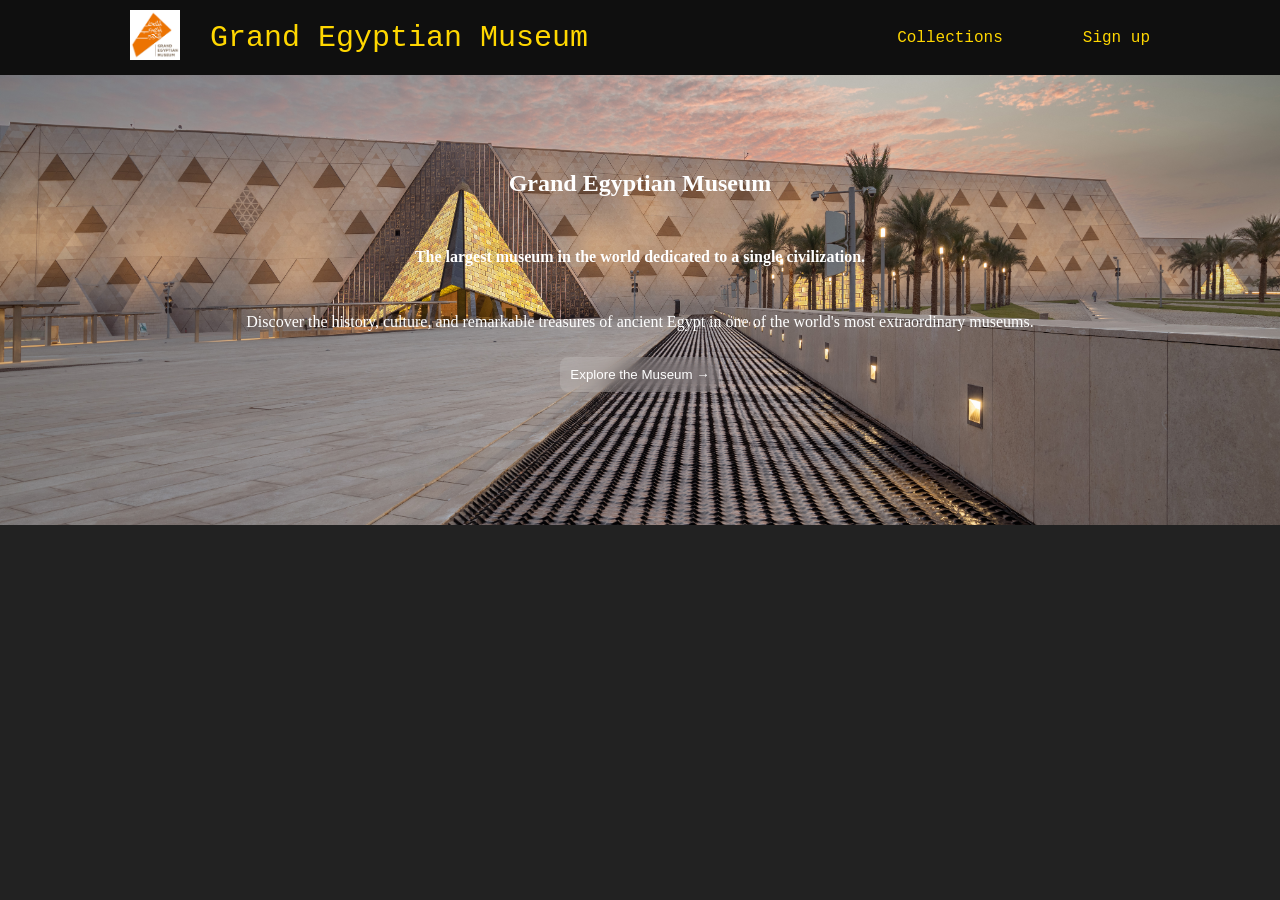
==== index.html @ b9b07e0a "added button to hero section" ====
<!DOCTYPE html>
<html lang="en">
<head>
    <meta charset="UTF-8">
    <meta name="viewport" content="width=device-width, initial-scale=1.0">
    <title>GEM</title>
    <link rel="stylesheet" href="style.css">
</head>
<body>
    <div class="navbar">
            <div class="logo-area">
                <a href="index.html"><img src="assets\images (1).png" id="logo"></a>
                <a href="index.html" id="logo-text"><span>Grand Egyptian Museum</span></a>
            </div>
            <div class="navbar-links">
            <a href="collections.html" id="cool-animation">Collections</a>
            <a href="museum.html" id="signup">Sign up</a>
            </div>
        </div>
        <div class="hero">
            <div class="hero-content">
                <h2 id="hero-text">Grand Egyptian Museum</h2>
                <h4 id="banner-text2">The largest museum in the world dedicated to a single civilization.</h4>
                <p>Discover the history, culture, and remarkable treasures of ancient Egypt in one of the world's most extraordinary museums.</p>
                <button href="museum.html" id="explore-button">Explore the Museum →</button>
            </div>
        </div>
</body>
</html>
---- style.css ----
body{
    margin:0;
    padding:0;
    width:100%;
    overflow-x:hidden;
    background-color:rgb(34, 34, 34);
}
html{
    overflow-x:hidden;
    background-color:rgb(34, 34, 34);
}
a{
    color:black;
    text-decoration:none;
}
.navbar {
    display:flex;
    gap: 35px;
    justify-content:space-between;
    padding:5px 100px;
    align-items:center;
    background-color:rgb(15, 15, 15);
}
.navbar a{
    text-decoration:none;
    color:#A7ACB3;
    font-family:'Courier New', Courier, monospace;
    justify-content:space-between;
    align-items:center;
    padding:5px 30px;
    color:gold;
}
.logo-area{
    display:flex;
    align-items:center;
}
.navbar-links{
    display:flex;
    gap: 20px;
    align-items:center;
}

#logo{
    width: 50px;
    height: 50px;
}
#logo-text{
    text-decoration:none;
    color:#000000;
    font-family:'Kablammo', 'Courier', 'monospace';
    justify-content:space-between;
    align-items:center;
    padding:0 !important;
    font-size:30px;
    color:gold;
}
.hero{
    background-image:url("assets/images\ \(2\).jpeg");
    margin:0%;
    width:100%;
    background-size:cover;
    background-position:center;
    background-repeat:no-repeat;
    padding: 75px 0px;
    display:block;
    height:300px;
}
.hero-content{
    display:flex;
    justify-content:center;
    align-items:center;
    flex-direction:column;
    color:white;
    gap:10px;
}
#explore-button{
    padding:10px;
    border-radius:8px;
    border:none;
    background-color:rgba(255, 255, 255, 0.15);
    backdrop-filter: blur(10px);
    -webkit-backdrop-filter: blur(10px);
    color:white;
    cursor:pointer;
}
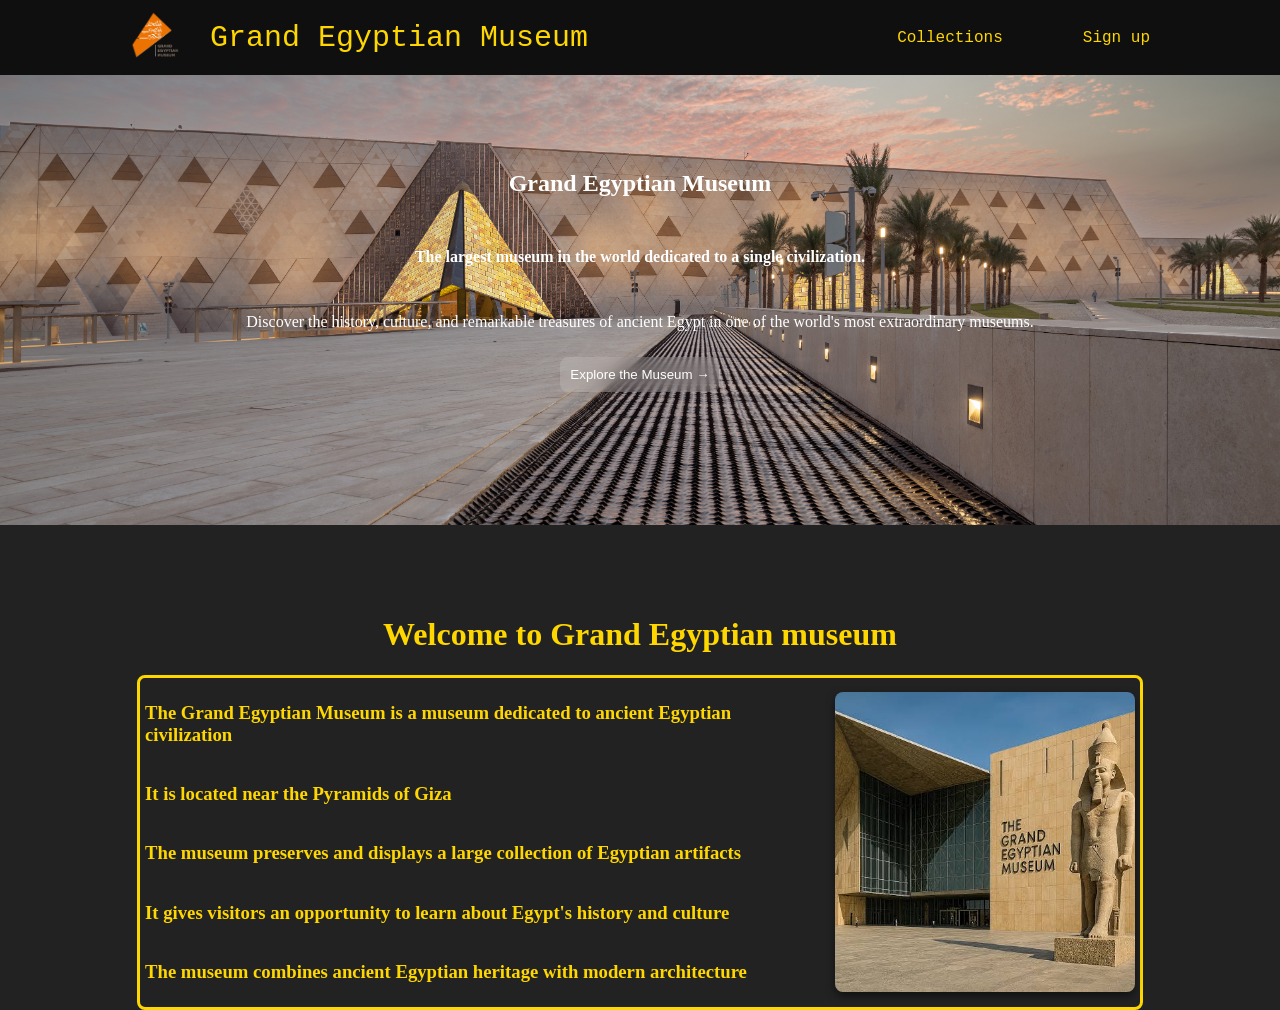
==== commit a2f1e1b6: "added welcome section" ====
--- a/index.html
+++ b/index.html
@@ -5,11 +5,12 @@
     <meta name="viewport" content="width=device-width, initial-scale=1.0">
     <title>GEM</title>
     <link rel="stylesheet" href="style.css">
+    <link rel="icon" type="image/png" href="assets\images (3).png">
 </head>
 <body>
     <div class="navbar">
             <div class="logo-area">
-                <a href="index.html"><img src="assets\images (1).png" id="logo"></a>
+                <a href="index.html"><img src="assets\images (3).png" id="logo"></a>
                 <a href="index.html" id="logo-text"><span>Grand Egyptian Museum</span></a>
             </div>
             <div class="navbar-links">
@@ -25,5 +26,21 @@
                 <button href="museum.html" id="explore-button">Explore the Museum →</button>
             </div>
         </div>
-</body>
+
+        <div class="welcome-container">
+            <h1>Welcome to Grand Egyptian museum</h1>
+            <div class="welcome">
+                <div class="wlcomecpntent">
+                    <div class="welcome-content-text">
+                        <h3>The Grand Egyptian Museum is a museum dedicated to ancient Egyptian civilization</h3>
+                        <h3>It is located near the Pyramids of Giza</h3>
+                        <h3>The museum preserves and displays a large collection of Egyptian artifacts</h3>
+                        <h3>It gives visitors an opportunity to learn about Egypt's history and culture</h3>
+                        <h3>The museum combines ancient Egyptian heritage with modern architecture</h3>
+                    </div>
+                    <img id="mus-img" src="assets\images.jpg">
+                </div>
+            </div>
+        </div>
+    </body>
 </html>
--- a/style.css
+++ b/style.css
@@ -82,4 +82,39 @@
     -webkit-backdrop-filter: blur(10px);
     color:white;
     cursor:pointer;
+}
+.welcome-container{
+    width:100%;
+    margin-top:70px;
+    display:flex;
+    justify-content:center;
+    align-items:center;
+    flex-direction:column;
+    color:gold;
+}
+.welcome{
+    width:1000px;
+    border:gold solid;
+    border-radius:8px;
+}
+.wlcomecpntent{
+    display:flex;
+    align-items:center;
+    justify-content:center;
+    gap:50px;
+    padding:5px;
+}
+.welcome-content-text{
+    display:flex;
+    justify-content:center;
+    flex-direction:column;
+    color:gold;
+    
+}
+#mus-img{
+    width:300px;
+    height:300px;
+    object-fit:cover;
+    border-radius:8px;
+    box-shadow: 0 4px 8px rgba(0,0,0,0.5);
 }
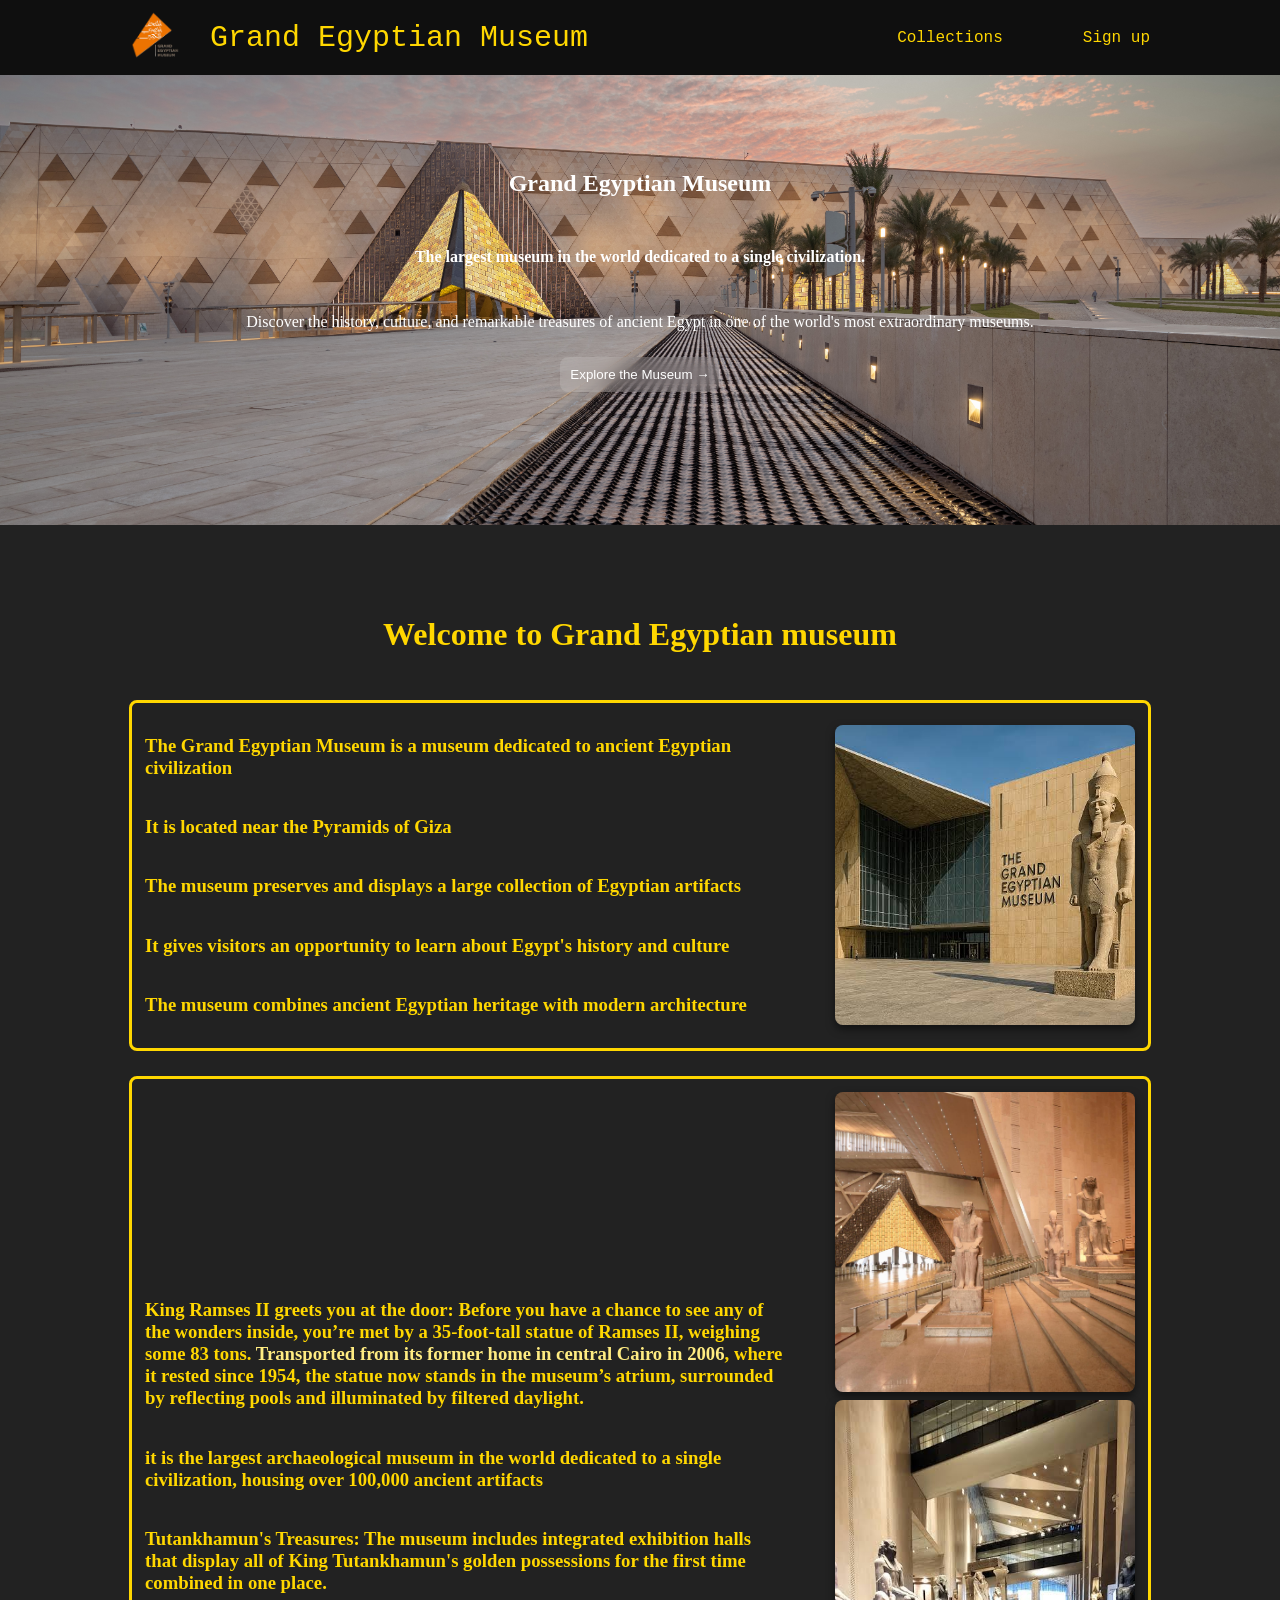
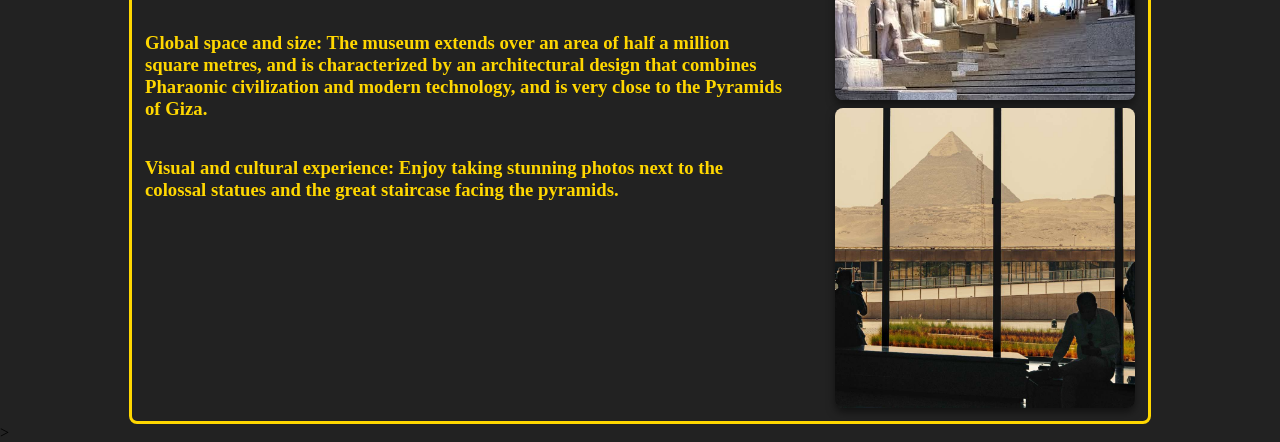
==== commit b6eb09ee: "why visit gem added" ====
--- a/index.html
+++ b/index.html
@@ -41,6 +41,23 @@
                     <img id="mus-img" src="assets\images.jpg">
                 </div>
             </div>
+
+            <div class="welcome">
+                <div class="wlcomecpntent">
+                    <div class="welcome-content-text">
+                        <h3>King Ramses II greets you at the door: Before you have a chance to see any of the wonders inside, you’re met by a 35-foot-tall statue of Ramses II, weighing some 83 tons. <a href="https://www.youtube.com/watch?v=YjKdKId619U" id="hyper">Transported from its former home in central Cairo in 2006</a>, where it rested since 1954, the statue now stands in the museum’s atrium, surrounded by reflecting pools and illuminated by filtered daylight.</h3>
+                        <h3>it is the largest archaeological museum in the world dedicated to a single civilization, housing over 100,000 ancient artifacts</h3>
+                        <h3>Tutankhamun's Treasures: The museum includes integrated exhibition halls that display all of King Tutankhamun's golden possessions for the first time combined in one place.</h3>
+                        <h3>Global space and size: The museum extends over an area of half a million square metres, and is characterized by an architectural design that combines Pharaonic civilization and modern technology, and is very close to the Pyramids of Giza.</h3>
+                        <h3>Visual and cultural experience: Enjoy taking stunning photos next to the colossal statues and the great staircase facing the pyramids.</h3>
+                    </div>
+                    <div class="images">
+                        <img id="mus-img" src="assets\1704378564.jpeg">
+                        <img id="mus-img" src="assets\images (4).jpg">
+                        <img id="mus-img" src="assets\TAL-egypt-pyramid-view-museum-CAIRO1025-c06487c1a06d4f6bbe894bda440dd208.jpg">
+                    </div>
+                </div>
+            </div>
         </div>
     </body>
-</html>+</html>>
--- a/style.css
+++ b/style.css
@@ -91,11 +91,13 @@
     align-items:center;
     flex-direction:column;
     color:gold;
+    gap:25px;
 }
 .welcome{
     width:1000px;
     border:gold solid;
     border-radius:8px;
+    padding:8px;
 }
 .wlcomecpntent{
     display:flex;
@@ -117,4 +119,17 @@
     object-fit:cover;
     border-radius:8px;
     box-shadow: 0 4px 8px rgba(0,0,0,0.5);
+}
+.images{
+    display:flex;
+    justify-content:center;
+    align-items:center;
+    flex-direction:column;
+    gap:8px;
+}
+#hyper{
+    color:rgb(255, 236, 130);
+}
+#hyper:hover{
+    color:#7192e7;
 }
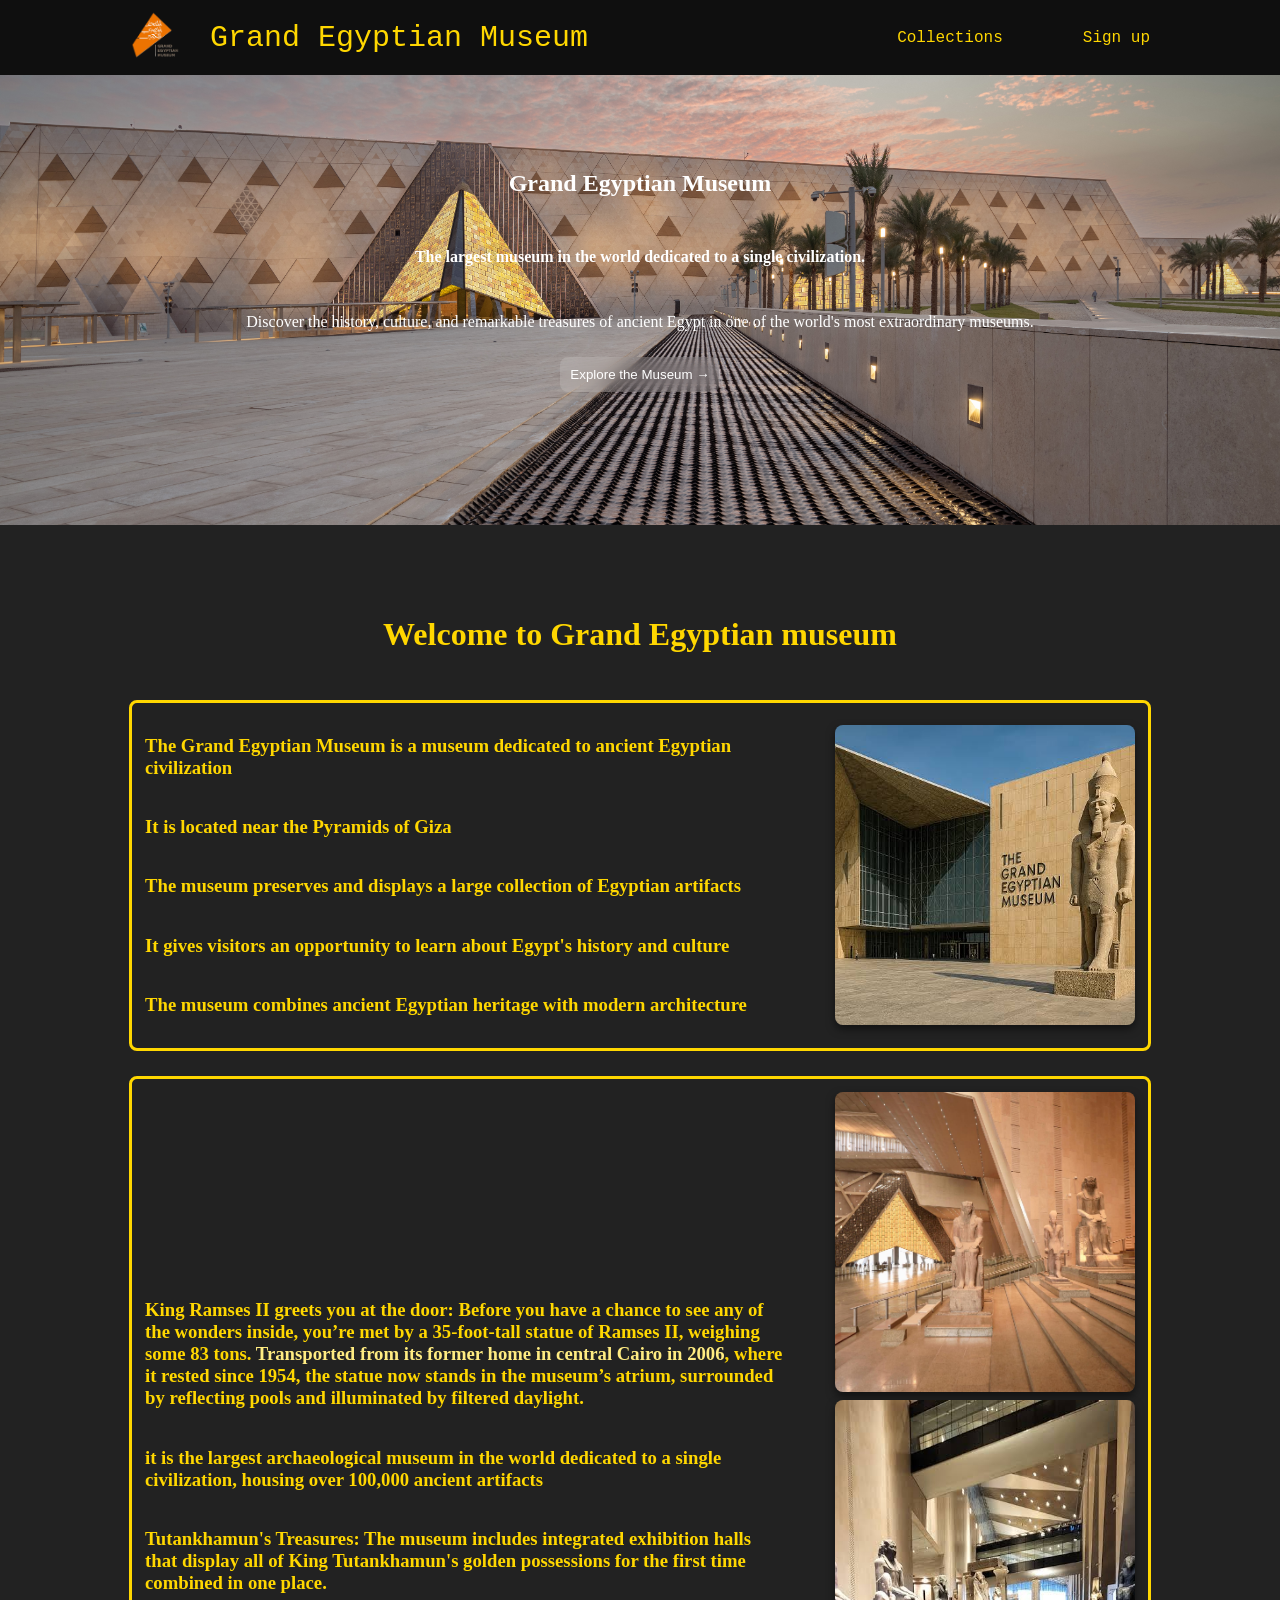
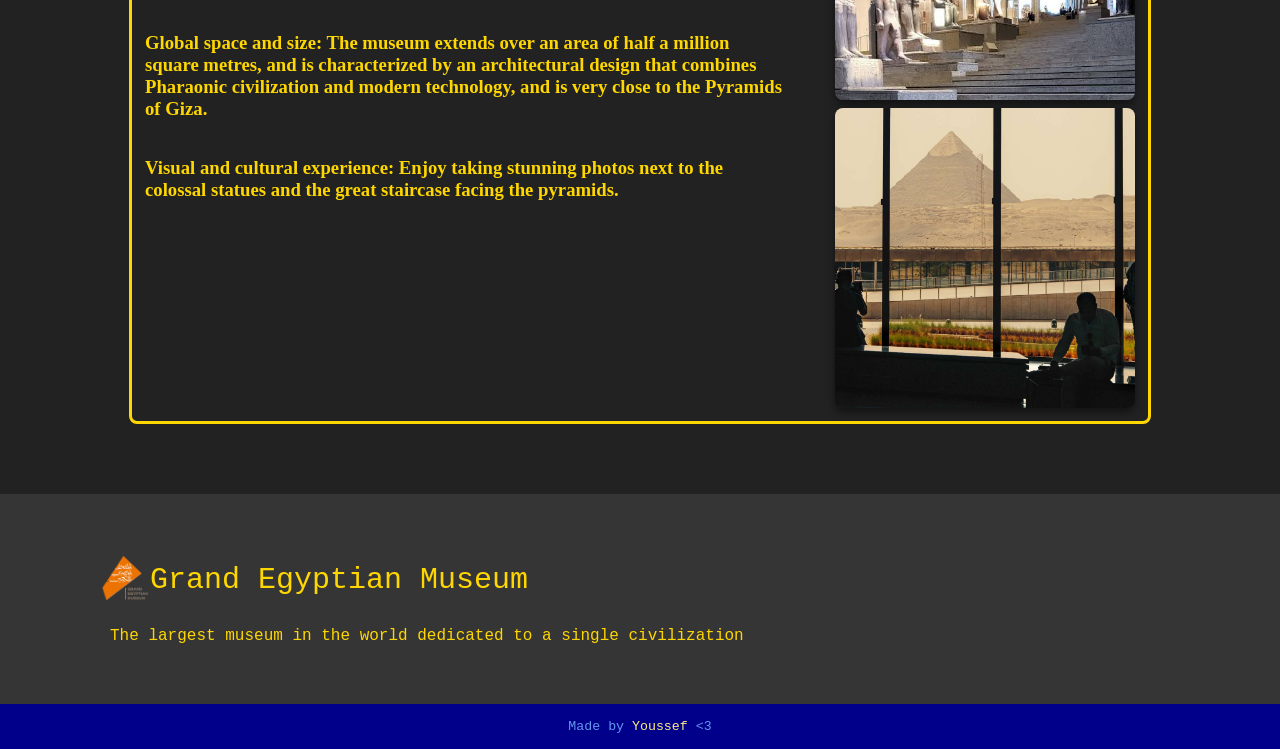
==== commit 2eddfb9b: "footer added" ====
--- a/index.html
+++ b/index.html
@@ -54,10 +54,23 @@
                     <div class="images">
                         <img id="mus-img" src="assets\1704378564.jpeg">
                         <img id="mus-img" src="assets\images (4).jpg">
-                        <img id="mus-img" src="assets\TAL-egypt-pyramid-view-museum-CAIRO1025-c06487c1a06d4f6bbe894bda440dd208.jpg">
+                        <img id="mus-img" src="assets/TAL-egypt-pyramid-view-museum-CAIRO1025-c06487c1a06d4f6bbe894bda440dd208.jpg">
                     </div>
                 </div>
             </div>
         </div>
+
+        <footer>
+                <div class="logo-area-footer">
+                    <div class="textandlogobrand-footer">
+                        <a href="index.html"><img src="assets\images (3).png" id="logo"></a>
+                        <a href="index.html" id="logo-text"><span>Grand Egyptian Museum</span></a>
+                    </div>
+                <span id="productivity-items">The largest museum in the world dedicated to a single civilization</span>
+            </div>
+            <div class="footer2">
+                <h5 id="footer2-text">Made by <a href="https://github.com/youssefmoham655-dev" id="hyper">Youssef</a> <3</h5>
+            </div>
+        </footer>
     </body>
-</html>>+</html>
--- a/style.css
+++ b/style.css
@@ -92,6 +92,7 @@
     flex-direction:column;
     color:gold;
     gap:25px;
+    margin-bottom:70px;
 }
 .welcome{
     width:1000px;
@@ -132,4 +133,42 @@
 }
 #hyper:hover{
     color:#7192e7;
-}+}
+
+.logo-area-footer{
+    display:flex;
+    background-color:rgb(53, 53, 53);
+    width:100%;
+    height:200px;
+    align-items:flex-start;
+    flex-direction:column;
+    justify-content:center;
+    padding:5px 100px;
+}
+
+.textandlogobrand-footer{
+    display:flex;
+    align-items:center;
+}
+
+#productivity-items{
+    margin-top:20px;
+    margin-left:10px;
+    font-family:'Courier New', Courier, monospace;
+    color:gold;
+    font-size:16px;
+}
+.footer2{
+    background-color:#00008b;
+    color:cornflowerblue;
+    text-align:center;
+    width:100%;
+    padding:15px 0px;
+    font-size:16px;
+}
+#footer2-text{
+    margin:0;
+    font-weight:normal;
+    font-family:'Courier New', Courier, monospace;
+
+}
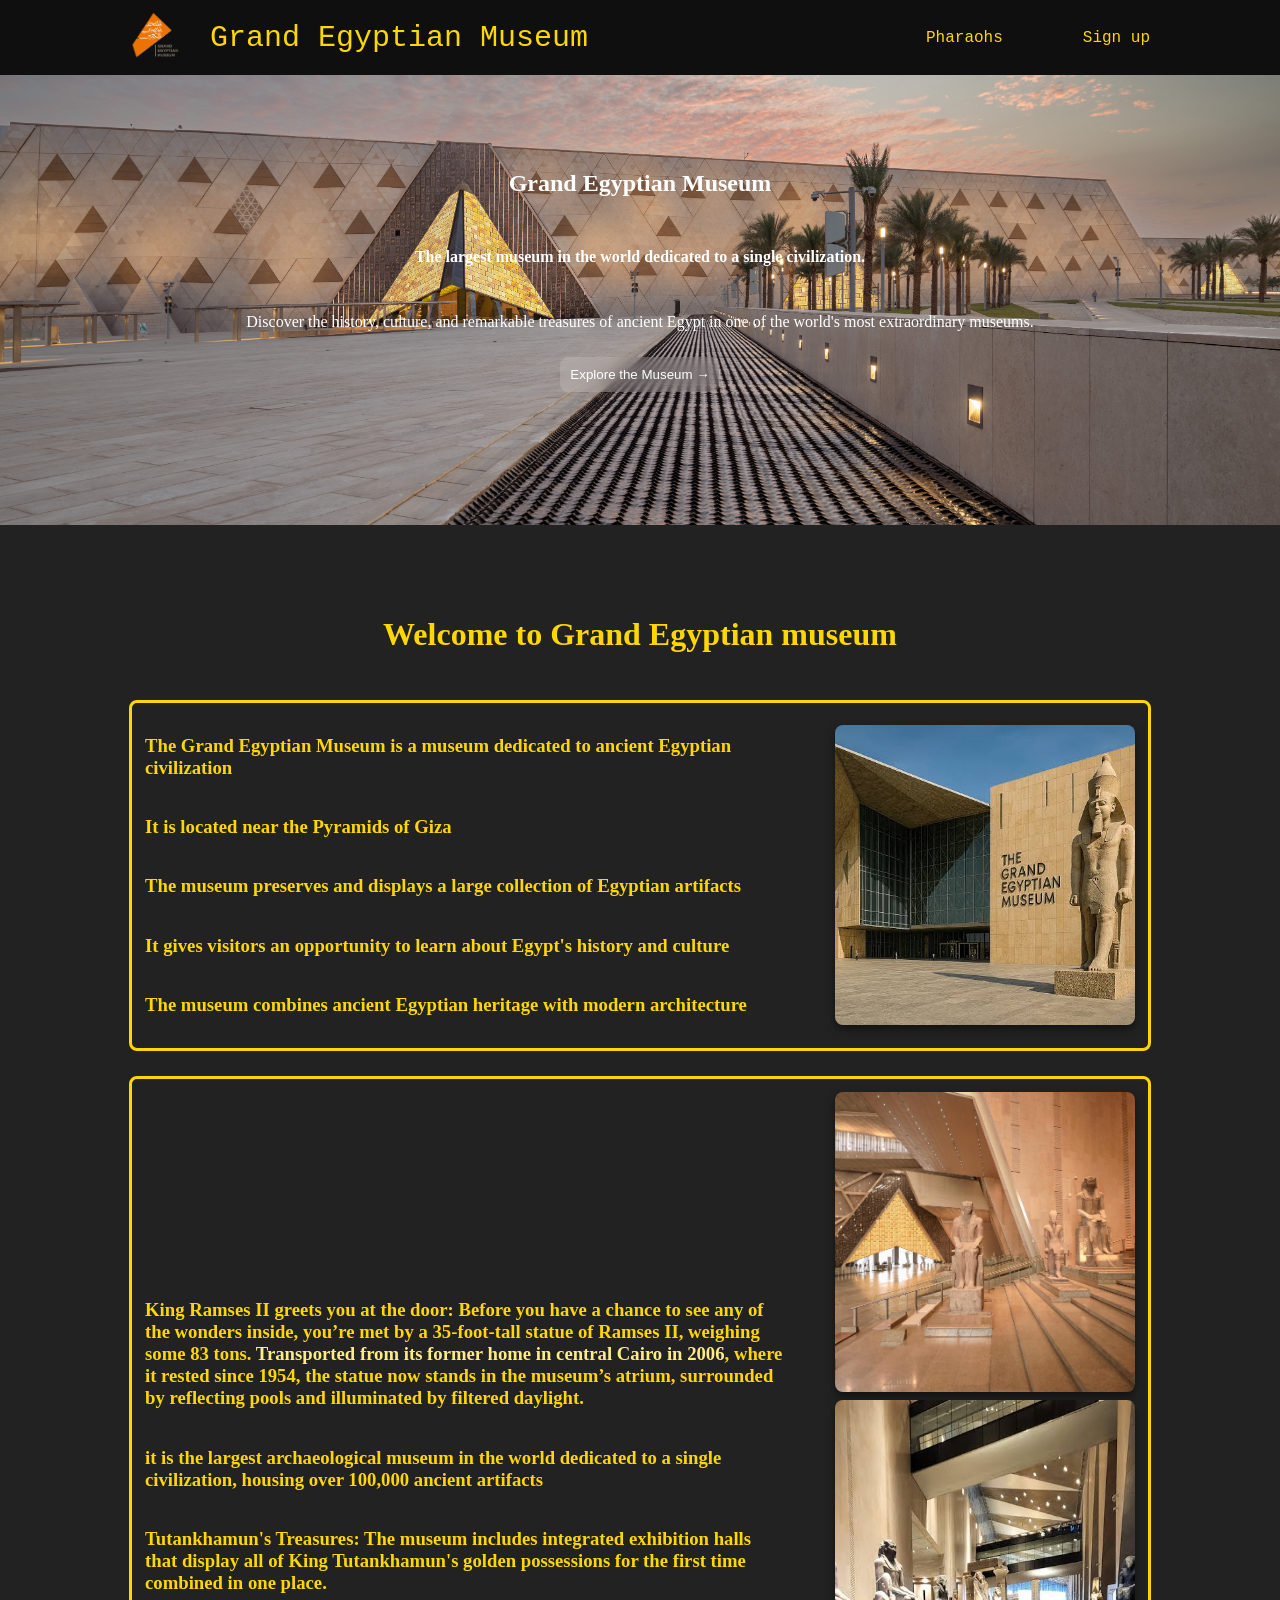
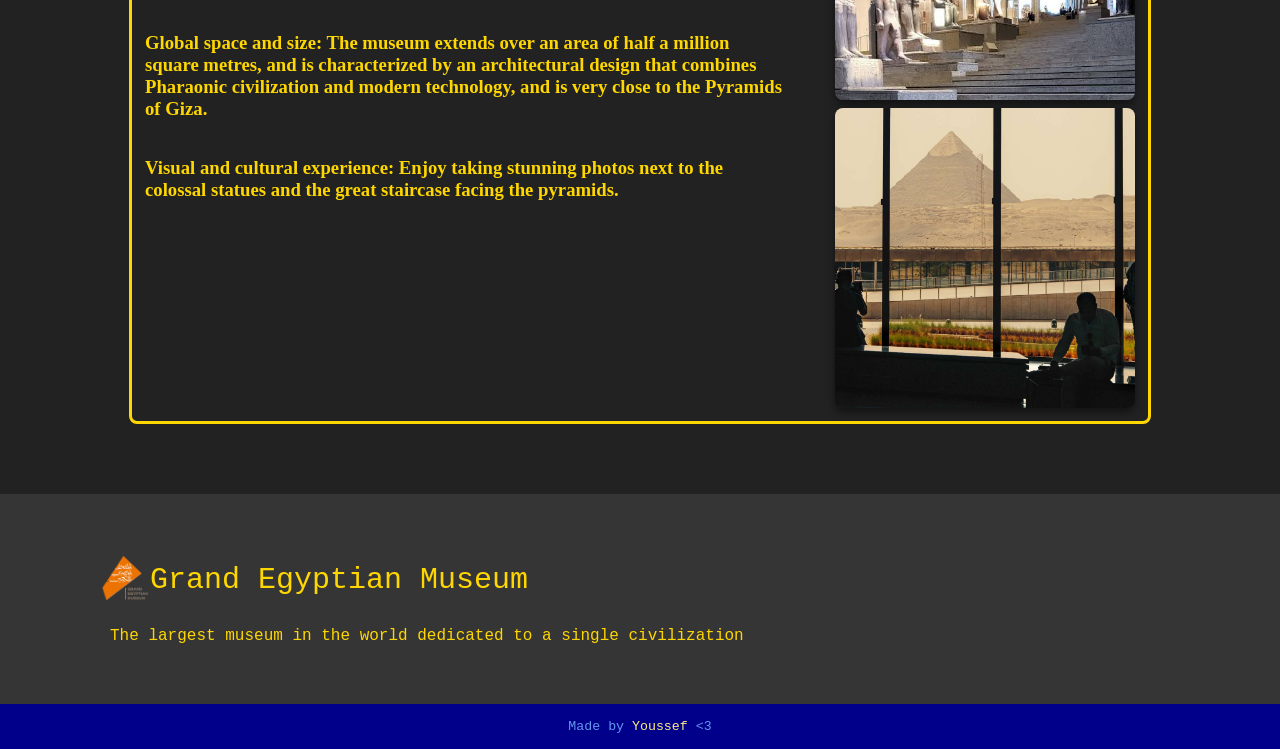
==== commit 0976e2dc: "added nav bar to Pharaohs.html" ====
--- a/index.html
+++ b/index.html
@@ -14,7 +14,7 @@
                 <a href="index.html" id="logo-text"><span>Grand Egyptian Museum</span></a>
             </div>
             <div class="navbar-links">
-            <a href="collections.html" id="cool-animation">Collections</a>
+            <a href="Pharaohs.html" id="cool-animation">Pharaohs</a>
             <a href="museum.html" id="signup">Sign up</a>
             </div>
         </div>
--- a/style.css
+++ b/style.css
@@ -170,5 +170,8 @@
     margin:0;
     font-weight:normal;
     font-family:'Courier New', Courier, monospace;
+}
 
-}
+
+/* this for Pharaohs.html */
+
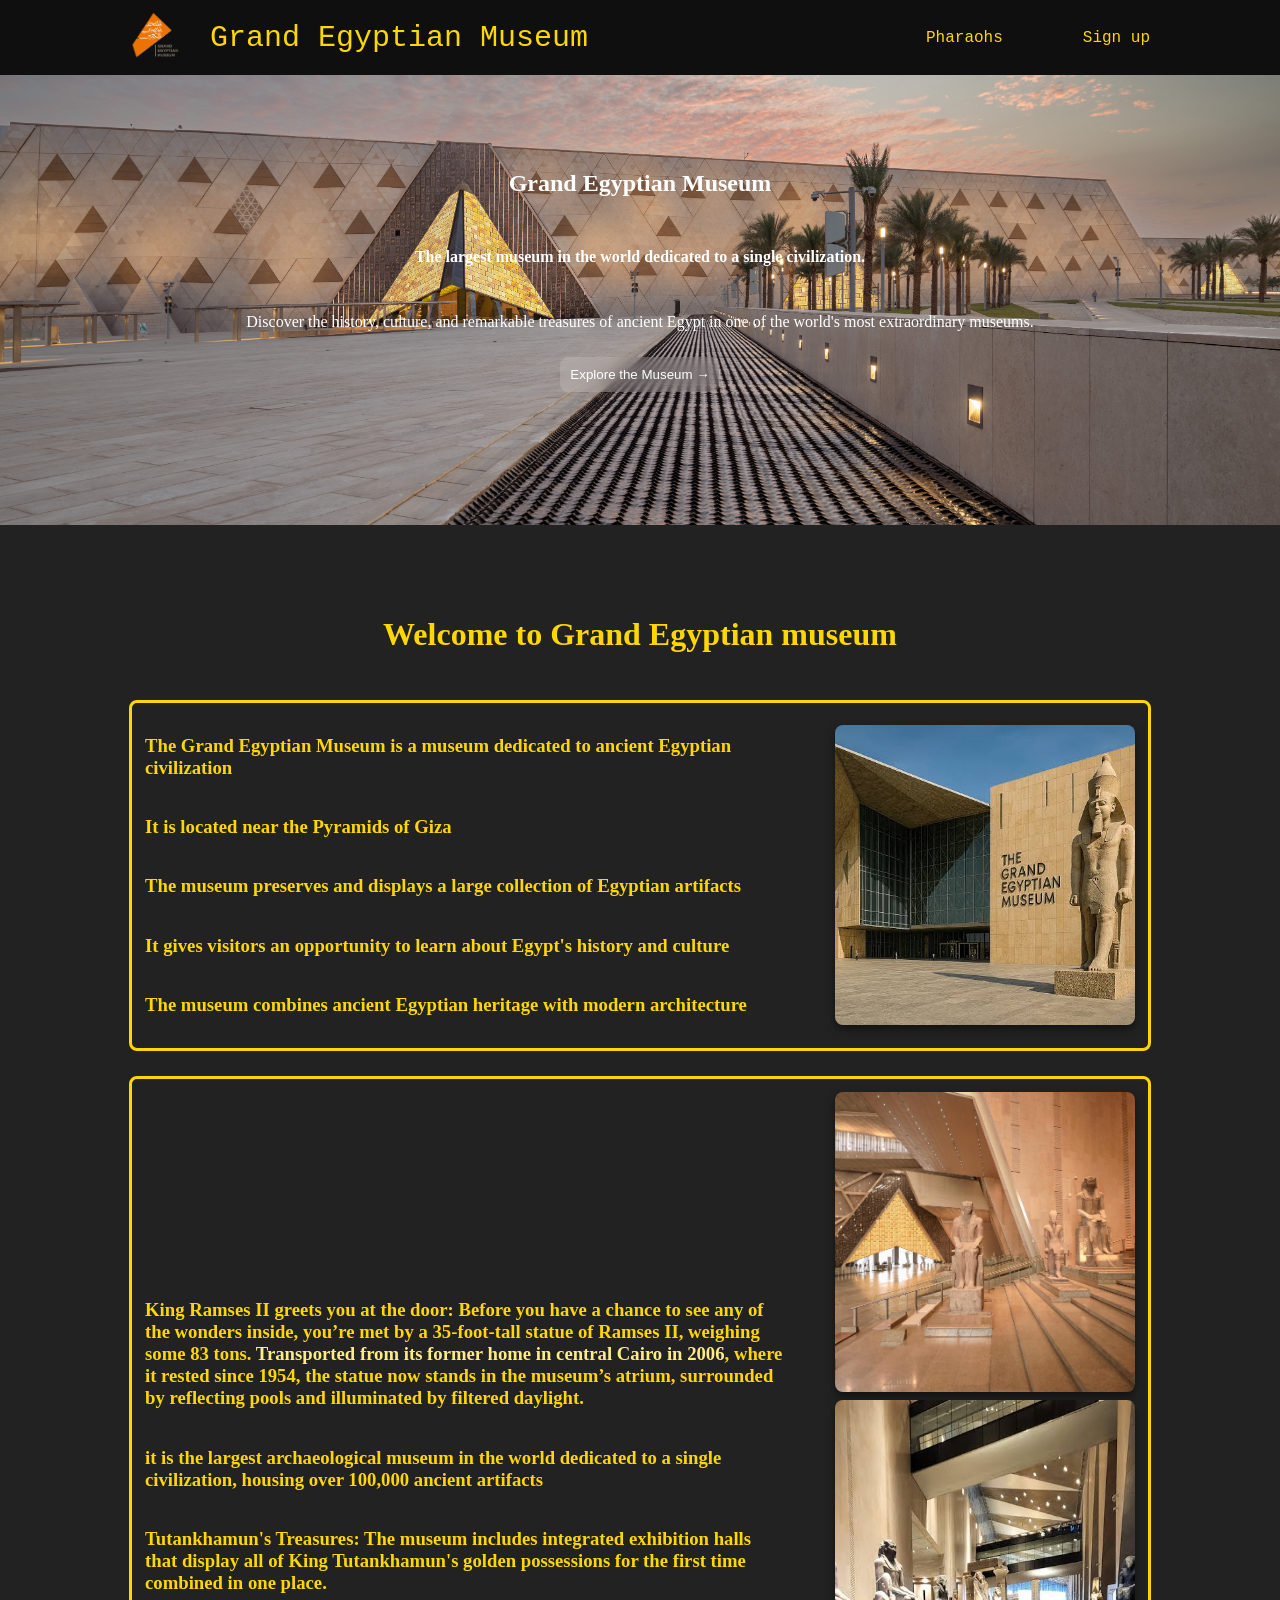
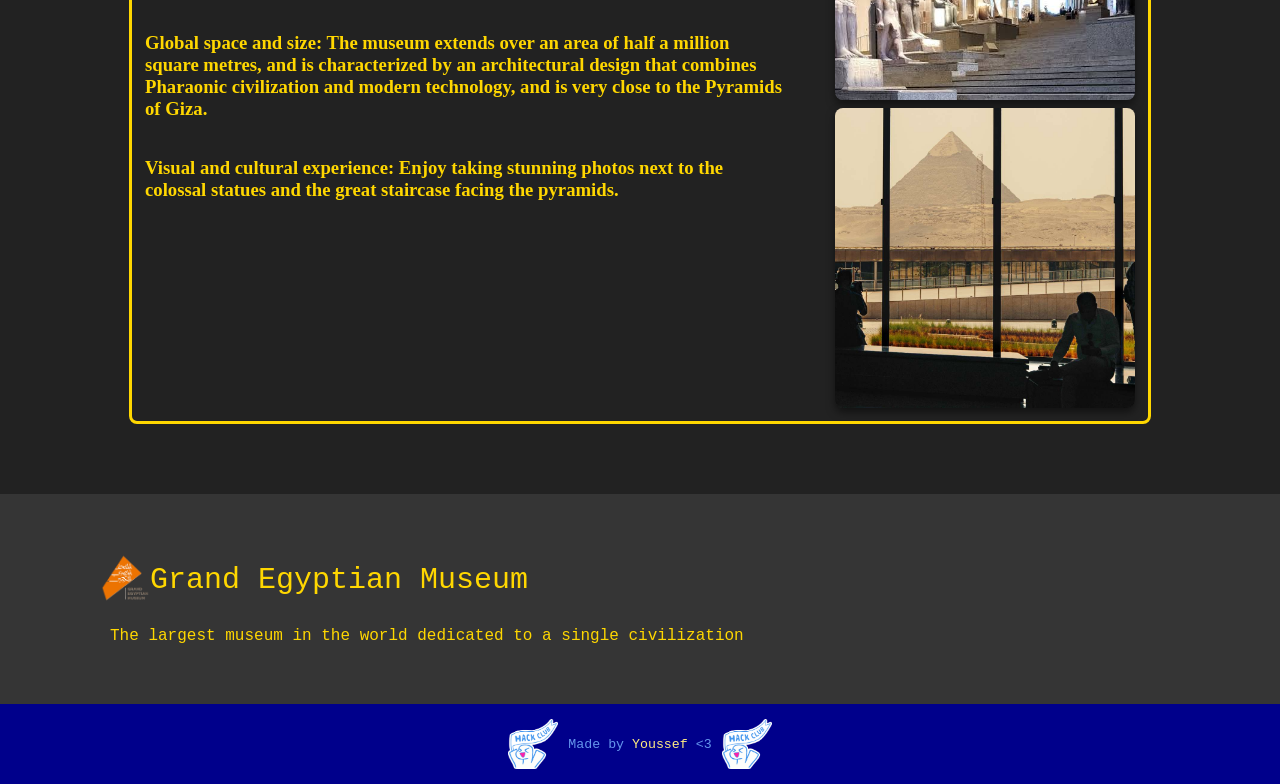
==== commit 8acac693: "added opherus <3" ====
--- a/index.html
+++ b/index.html
@@ -69,7 +69,9 @@
                 <span id="productivity-items">The largest museum in the world dedicated to a single civilization</span>
             </div>
             <div class="footer2">
+                <img src="assets\orphmoji-yippee.png" alt="ophr" class="ophr">
                 <h5 id="footer2-text">Made by <a href="https://github.com/youssefmoham655-dev" id="hyper">Youssef</a> <3</h5>
+                <img src="assets\orphmoji-yippee.png" alt="ophr" class="ophr">
             </div>
         </footer>
     </body>
--- a/style.css
+++ b/style.css
@@ -165,6 +165,11 @@
     width:100%;
     padding:15px 0px;
     font-size:16px;
+    display:flex;
+    flex-direction:row;
+    gap:10px;
+    justify-content:center;
+    align-items:center;
 }
 #footer2-text{
     margin:0;
@@ -175,3 +180,138 @@
 
 /* this for Pharaohs.html */
 
+
+.Meet-the-team {
+    display: flex;
+    flex-direction: column;
+    border: none;
+    border-radius: 8px;
+    background-color: #1F1F1F;
+    padding: 40px 20px;
+    color: white;
+    margin: 60px 60px;
+    font-family: 'Roboto Mono', monospace;
+}
+
+.textmeet {
+    display: flex;
+    justify-content: center;
+    width: 100%;
+    margin-bottom: 40px;
+}
+
+.textmeet h2 {
+    font-family: 'Courier New', Courier, monospace;
+    font-size: 32px;
+    color: gold;
+    text-align: center;
+}
+
+.containers-rotating {
+    display: flex;
+    justify-content: center;
+    align-items: center;
+    flex-wrap: wrap;
+    gap: 100px;
+}
+.flip-card {
+    background-color: transparent;
+    width: 250px;
+    height: 550px;
+    perspective: 1000px;
+    cursor: pointer;
+}
+
+.flip-card-inner {
+    position: relative;
+    width: 100%;
+    height: 100%;
+    text-align: center;
+    transition: transform 0.6s;
+    transform-style: preserve-3d;
+}
+
+.flip-card:hover .flip-card-inner {
+    transform: rotateY(180deg);
+}
+
+.flip-card-front,
+.flip-card-back {
+    position: absolute;
+    width: 100%;
+    height: 100%;
+    backface-visibility: hidden;
+    display: flex;
+    flex-direction: column;
+    justify-content: center;
+    align-items: center;
+    border-radius: 8px;
+    box-shadow: 0 8px 16px rgba(0, 0, 0, 0.5);
+}
+
+.flip-card-front {
+    background-color: rgb(53, 53, 53);
+    color: white;
+    padding: 20px;
+}
+
+.flip-card-back {
+    background-color: rgb(25, 25, 25);
+    color: white;
+    transform: rotateY(180deg);
+    padding: 20px;
+}
+
+.Tutankhamun {
+    width: 150px;
+    height: 150px;
+    border-radius: 50%;
+    object-fit: cover;
+}
+
+.flip-card-back h3 {
+    font-family: 'Courier New', Courier, monospace;
+    margin: 0 0 10px 0;
+    font-size: 18px;
+    color: rgb(189, 50, 50);
+}
+
+.flip-card-back .field {
+    font-family: 'Roboto Mono', monospace;
+    font-size: 14px;
+    color: #A7ACB3;
+    margin: 5px 0;
+    font-weight: bold;
+}
+
+.flip-card-back .description {
+    font-family: 'Roboto Mono', monospace;
+    font-size: 13px;
+    color: white;
+    line-height: 1.4;
+    margin: 10px 0;
+}
+
+.flip-card-back .expertise {
+    font-family: 'Roboto Mono', monospace;
+    font-size: 12px;
+    color: rgb(189, 50, 50);
+    margin-top: 10px;
+}
+
+.logo-area-footer2{
+    display:flex;
+    background-color:rgb(53, 53, 53);
+    width:100%;
+    height:200px;
+    align-items:flex-start;
+    flex-direction:column;
+    justify-content:center;
+    padding:5px 100px;
+    margin-top:100px;
+}
+
+.ophr{
+    width:50px;
+    height:50px;
+}
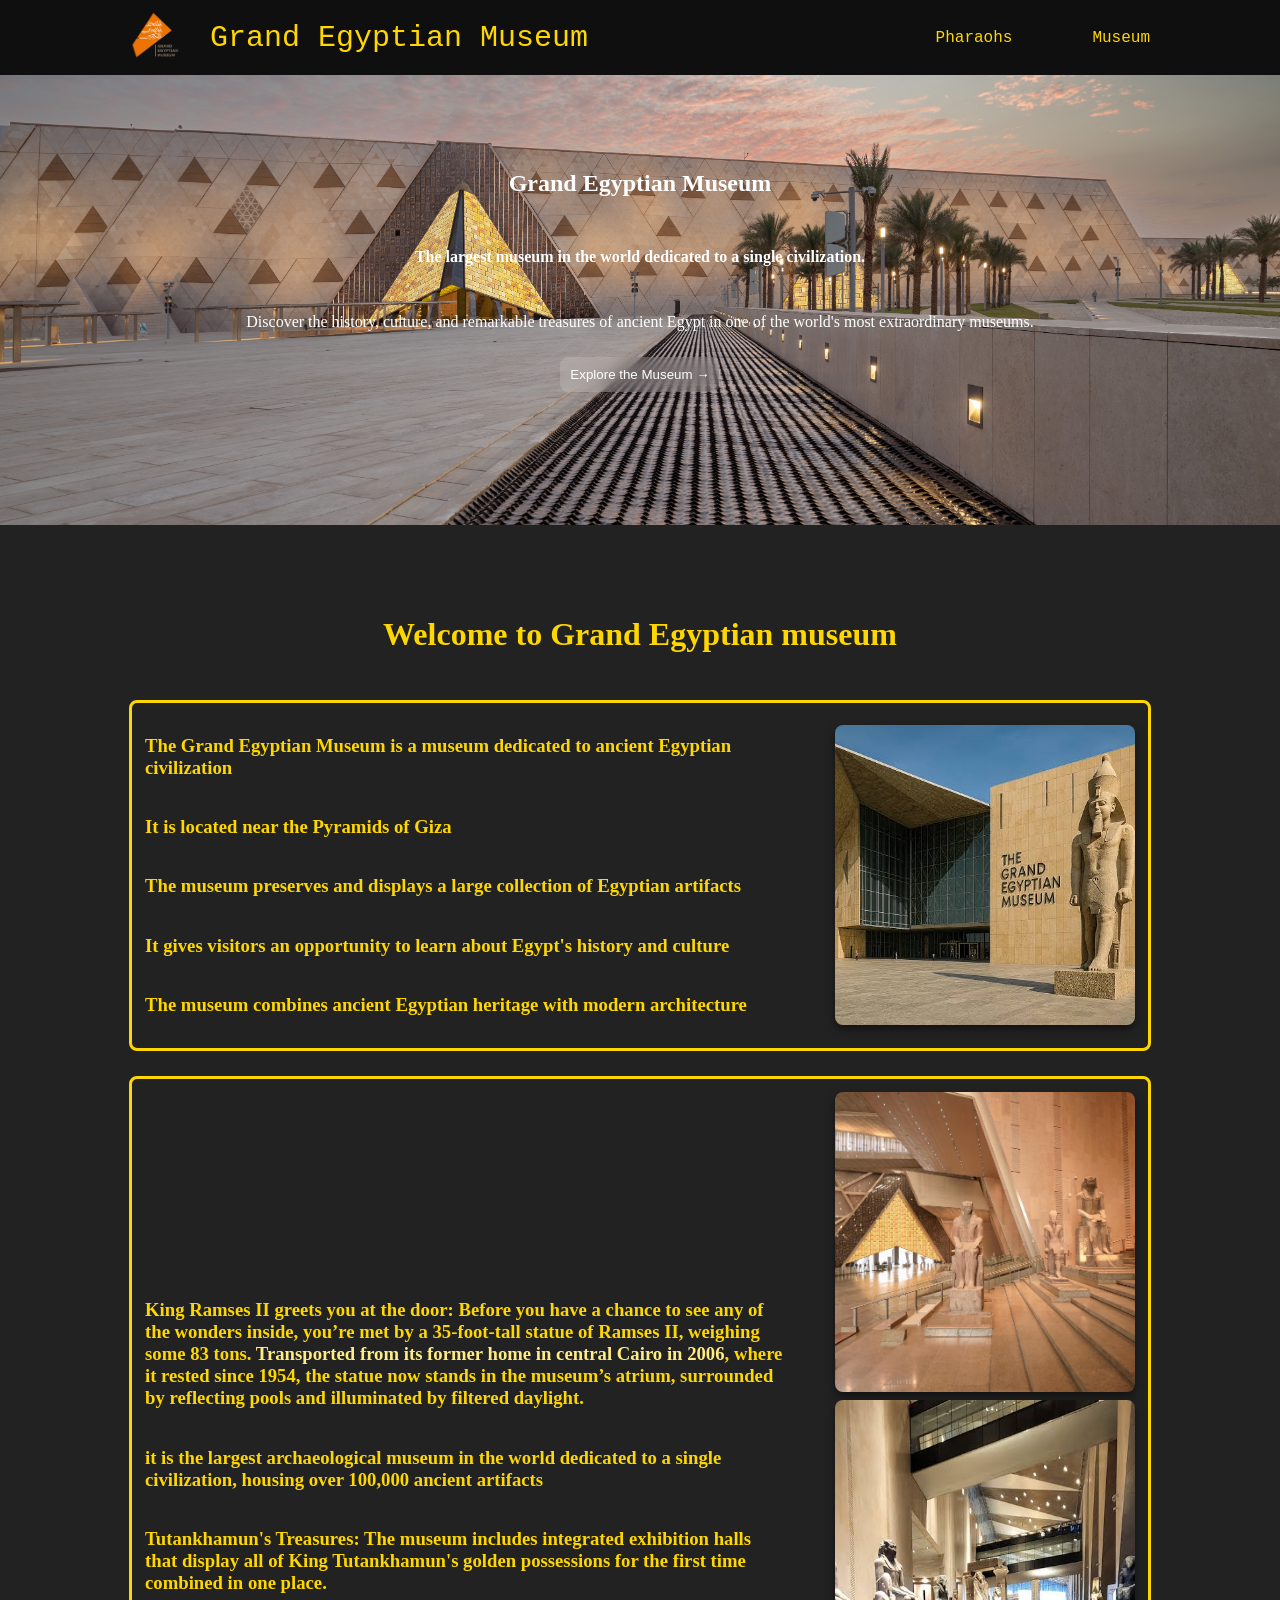
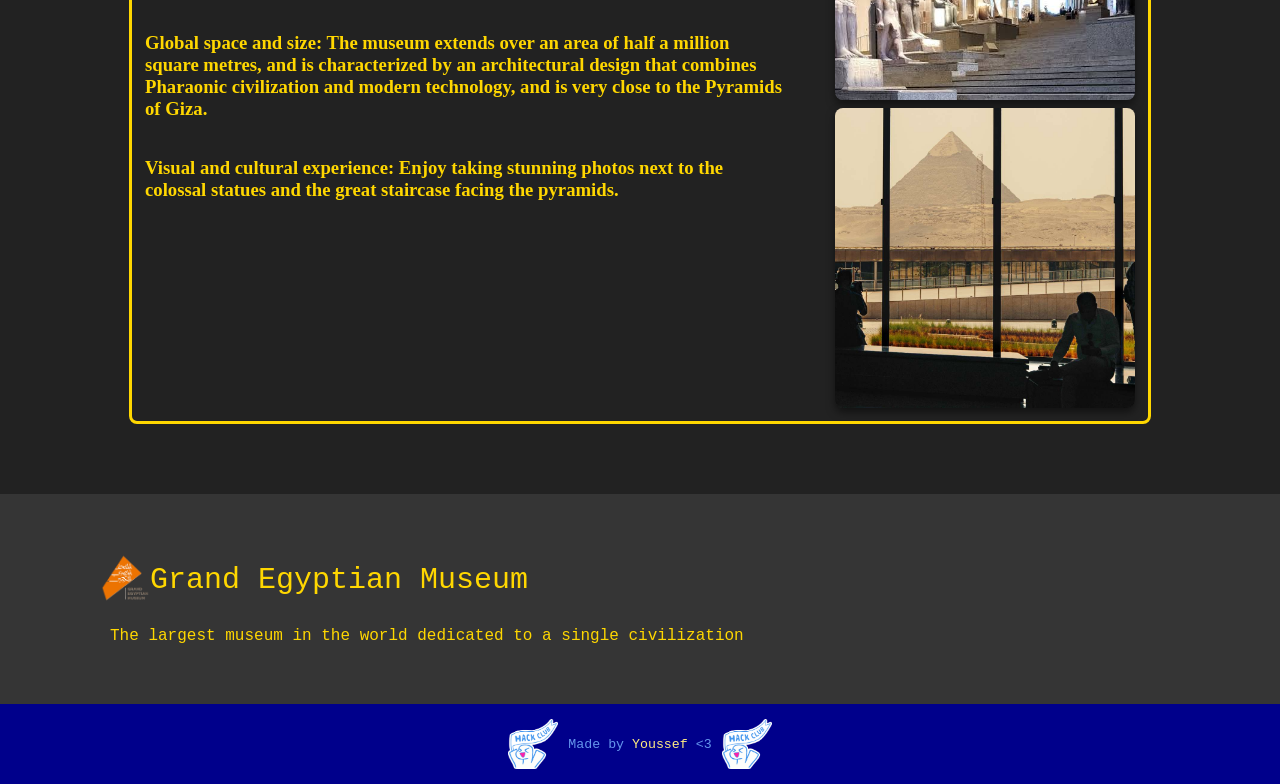
==== commit c0e5b823: "added museum.html and navbar in it" ====
--- a/index.html
+++ b/index.html
@@ -15,7 +15,7 @@
             </div>
             <div class="navbar-links">
             <a href="Pharaohs.html" id="cool-animation">Pharaohs</a>
-            <a href="museum.html" id="signup">Sign up</a>
+            <a href="museum.html" id="signup">Museum</a>
             </div>
         </div>
         <div class="hero">
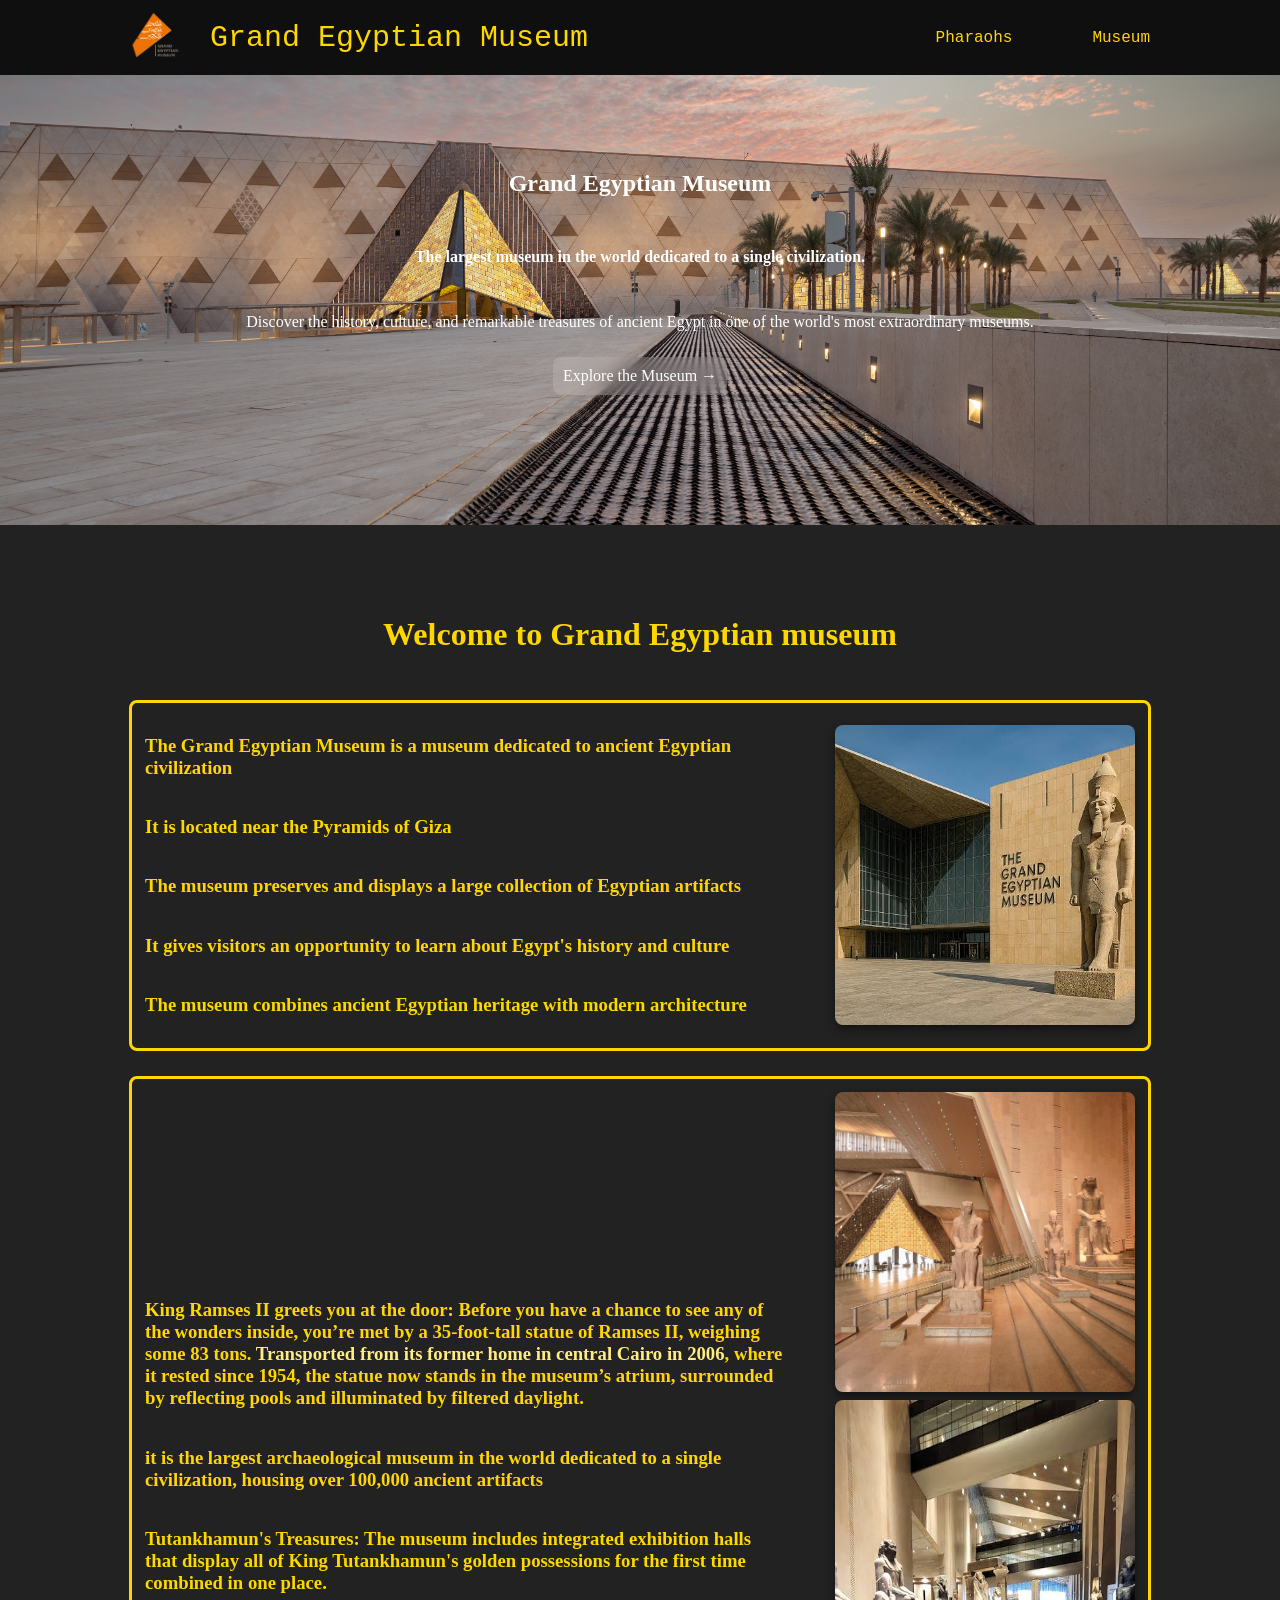
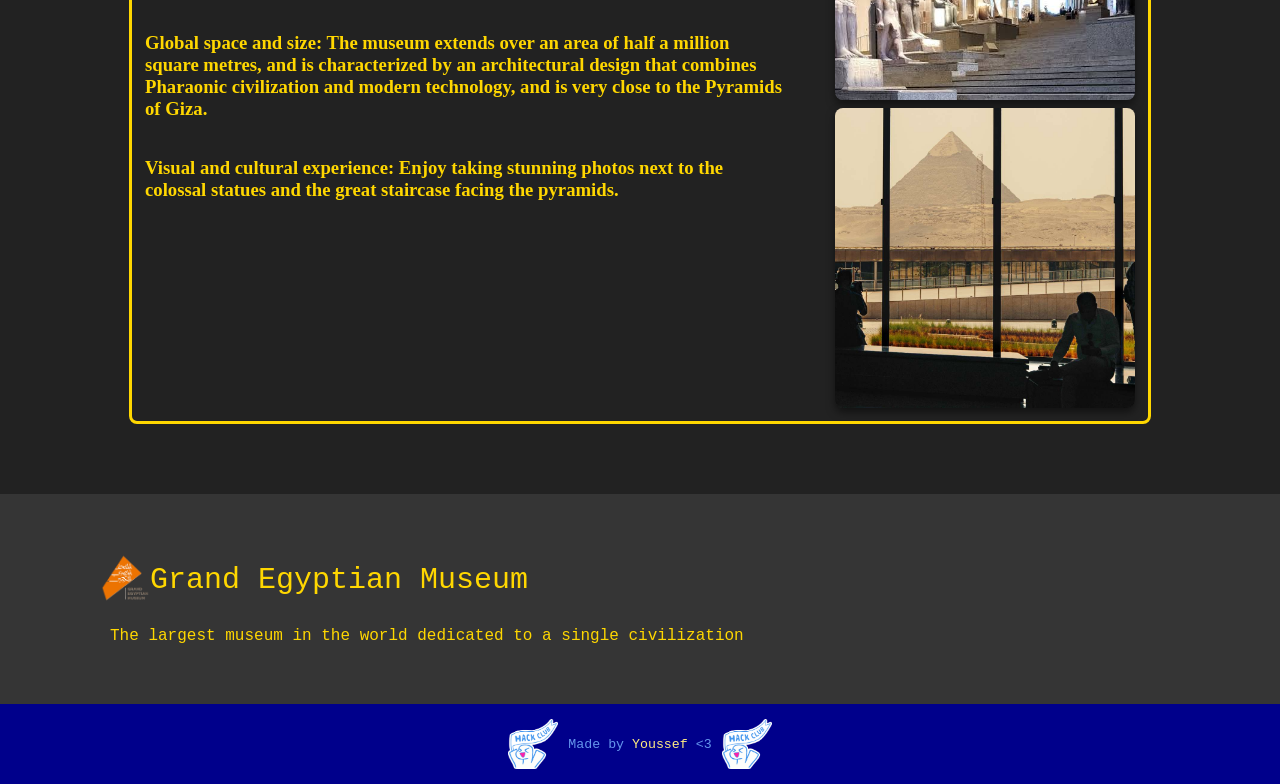
==== commit 5bae2dd4: "problem of button solved" ====
--- a/index.html
+++ b/index.html
@@ -23,7 +23,7 @@
                 <h2 id="hero-text">Grand Egyptian Museum</h2>
                 <h4 id="banner-text2">The largest museum in the world dedicated to a single civilization.</h4>
                 <p>Discover the history, culture, and remarkable treasures of ancient Egypt in one of the world's most extraordinary museums.</p>
-                <button href="museum.html" id="explore-button">Explore the Museum →</button>
+                <a href="museum.html" id="explore-button">Explore the Museum →</a>
             </div>
         </div>
 
--- a/style.css
+++ b/style.css
@@ -310,8 +310,20 @@
     padding:5px 100px;
     margin-top:100px;
 }
-
 .ophr{
     width:50px;
     height:50px;
+}
+
+.containeroflcoation{
+    width:100%;
+    display:flex;
+    justify-content:center;
+    align-items:center;
+    margin-top:100px;
+    flex-direction:column;
+    color:white;
+}
+#location{
+    border-radius:10px;
 }
